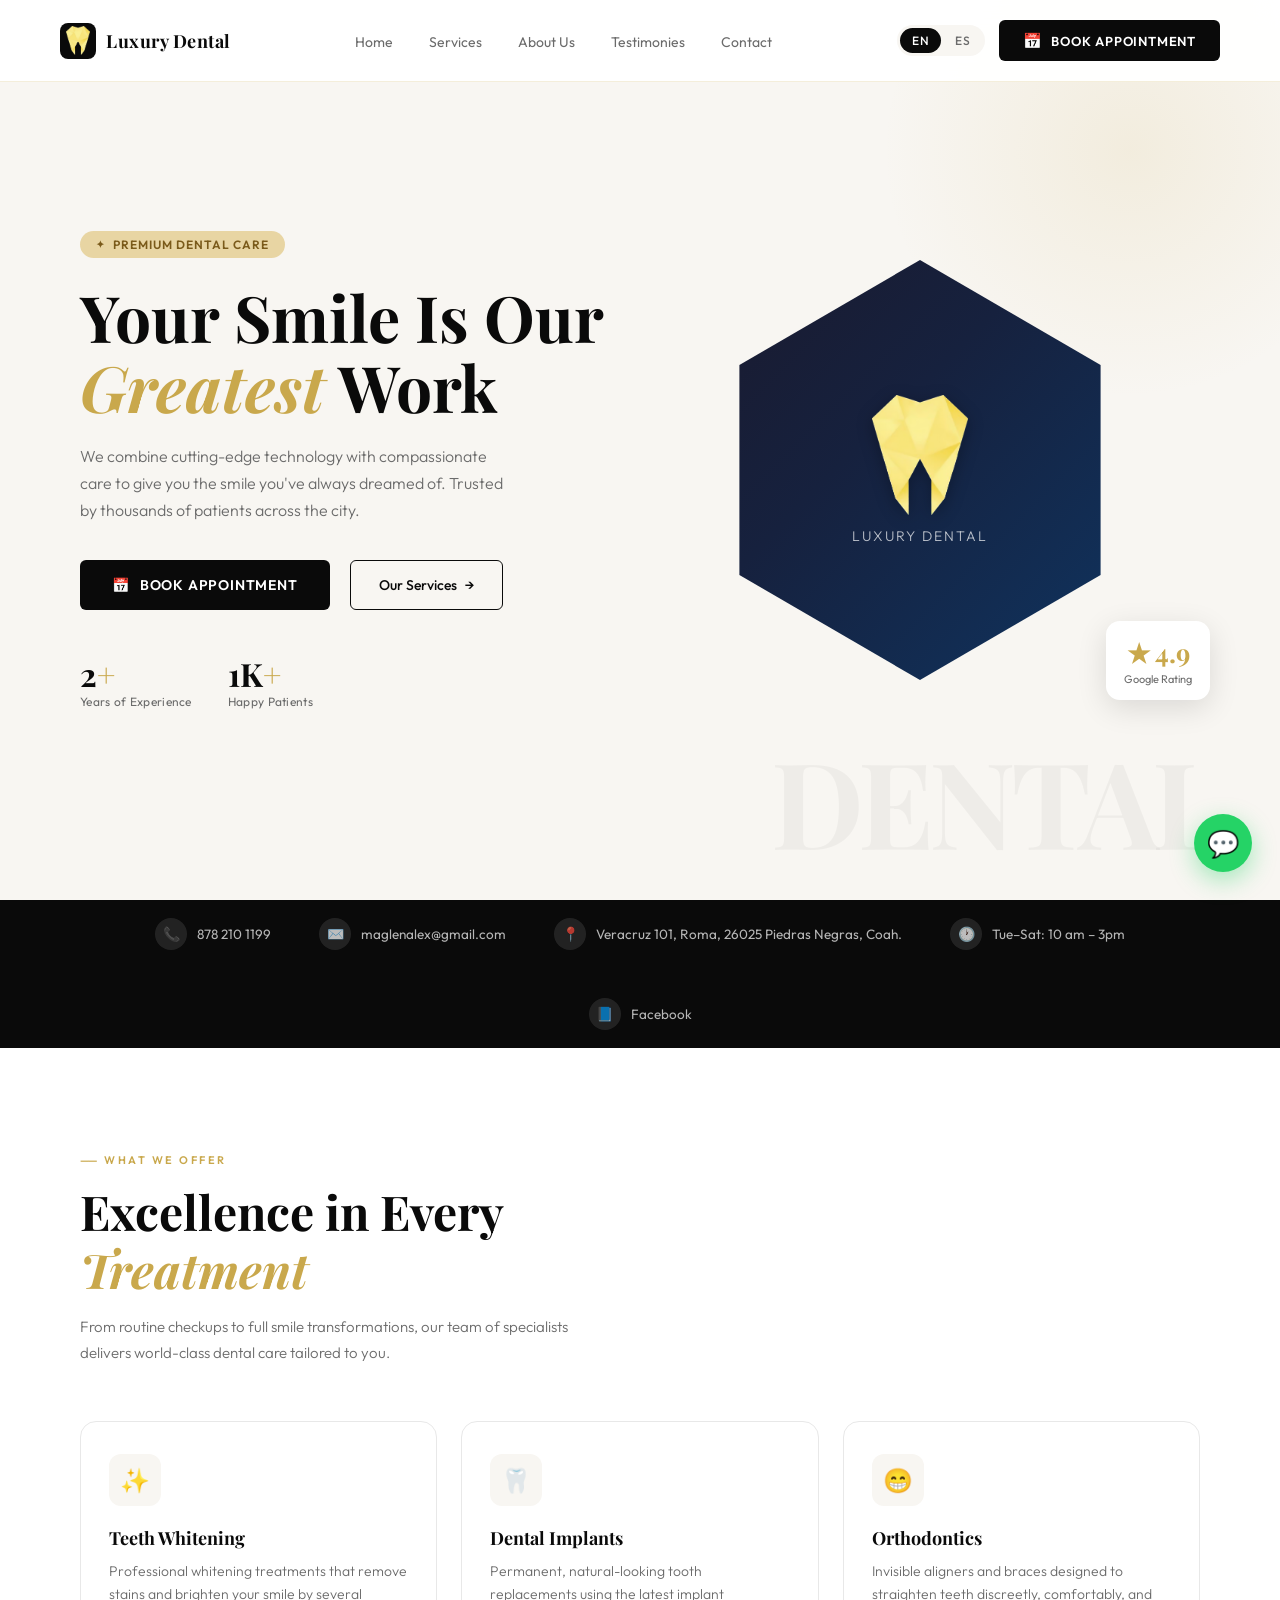
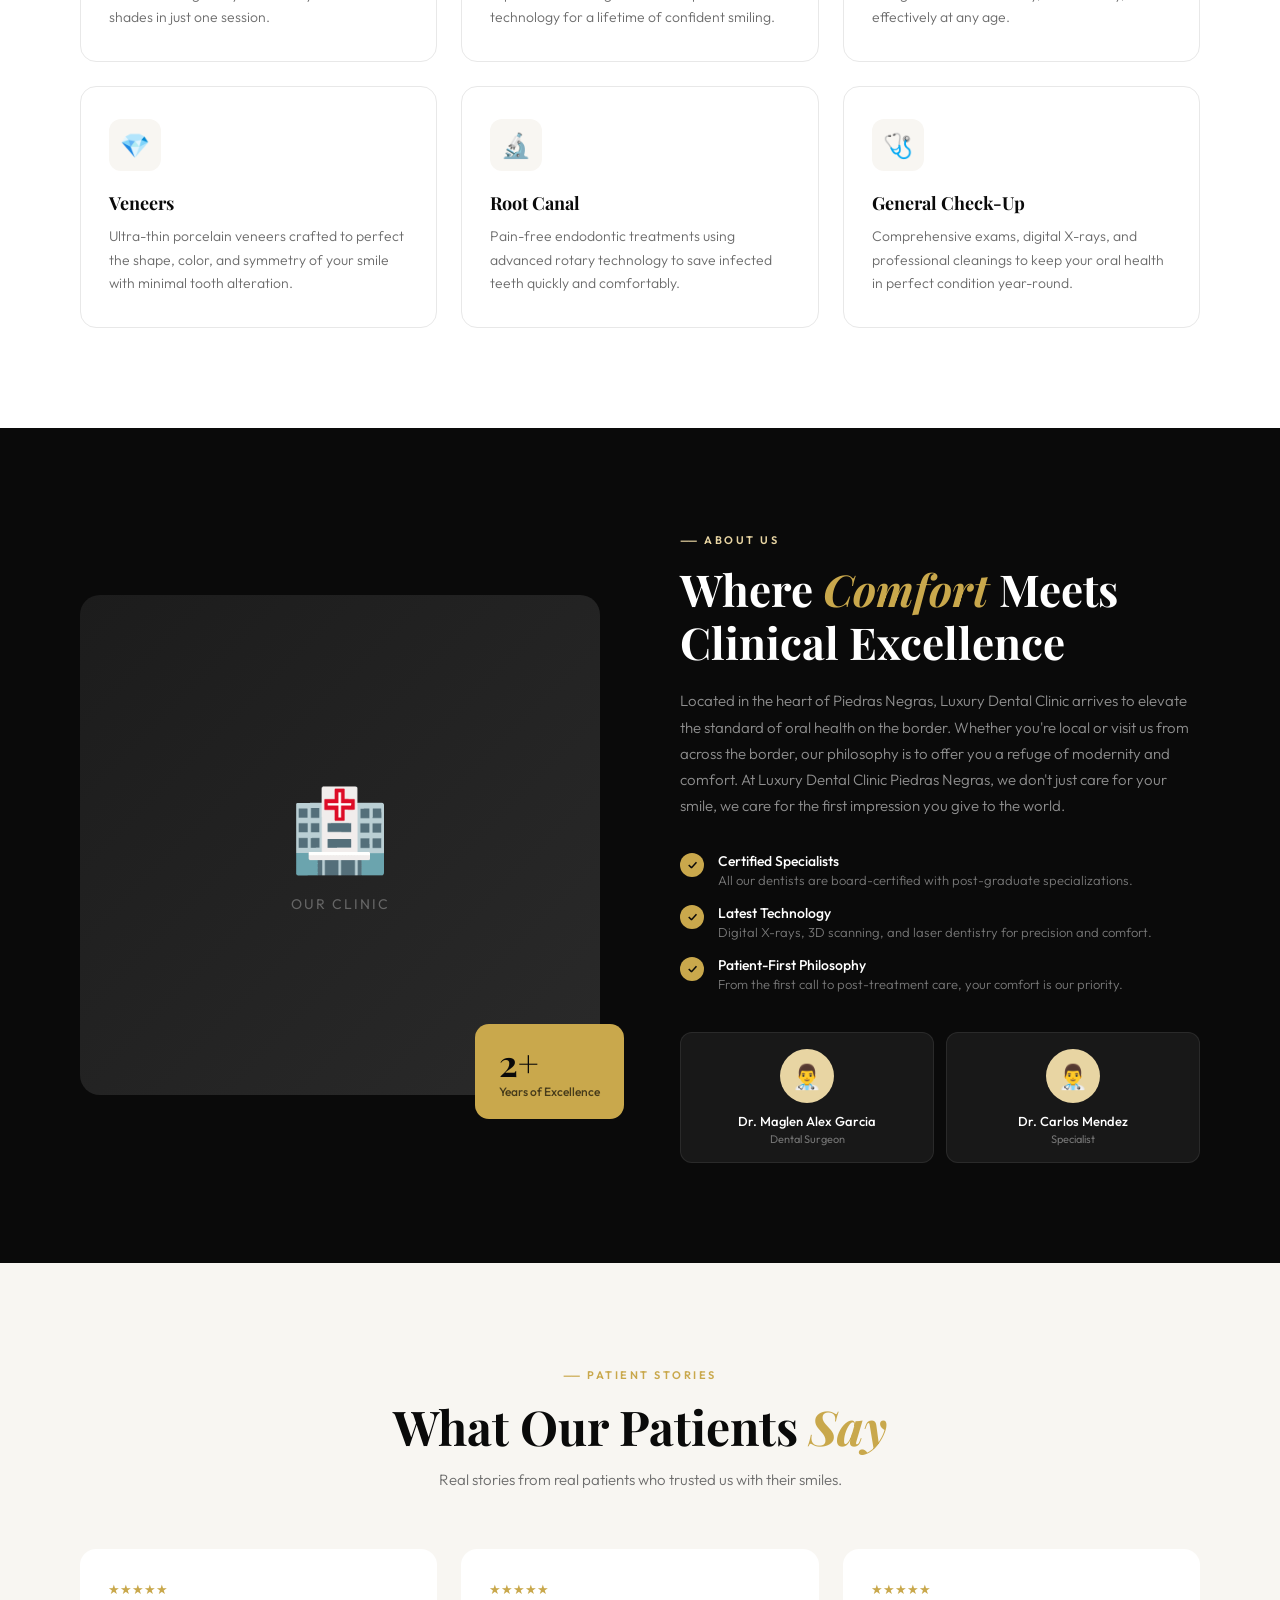
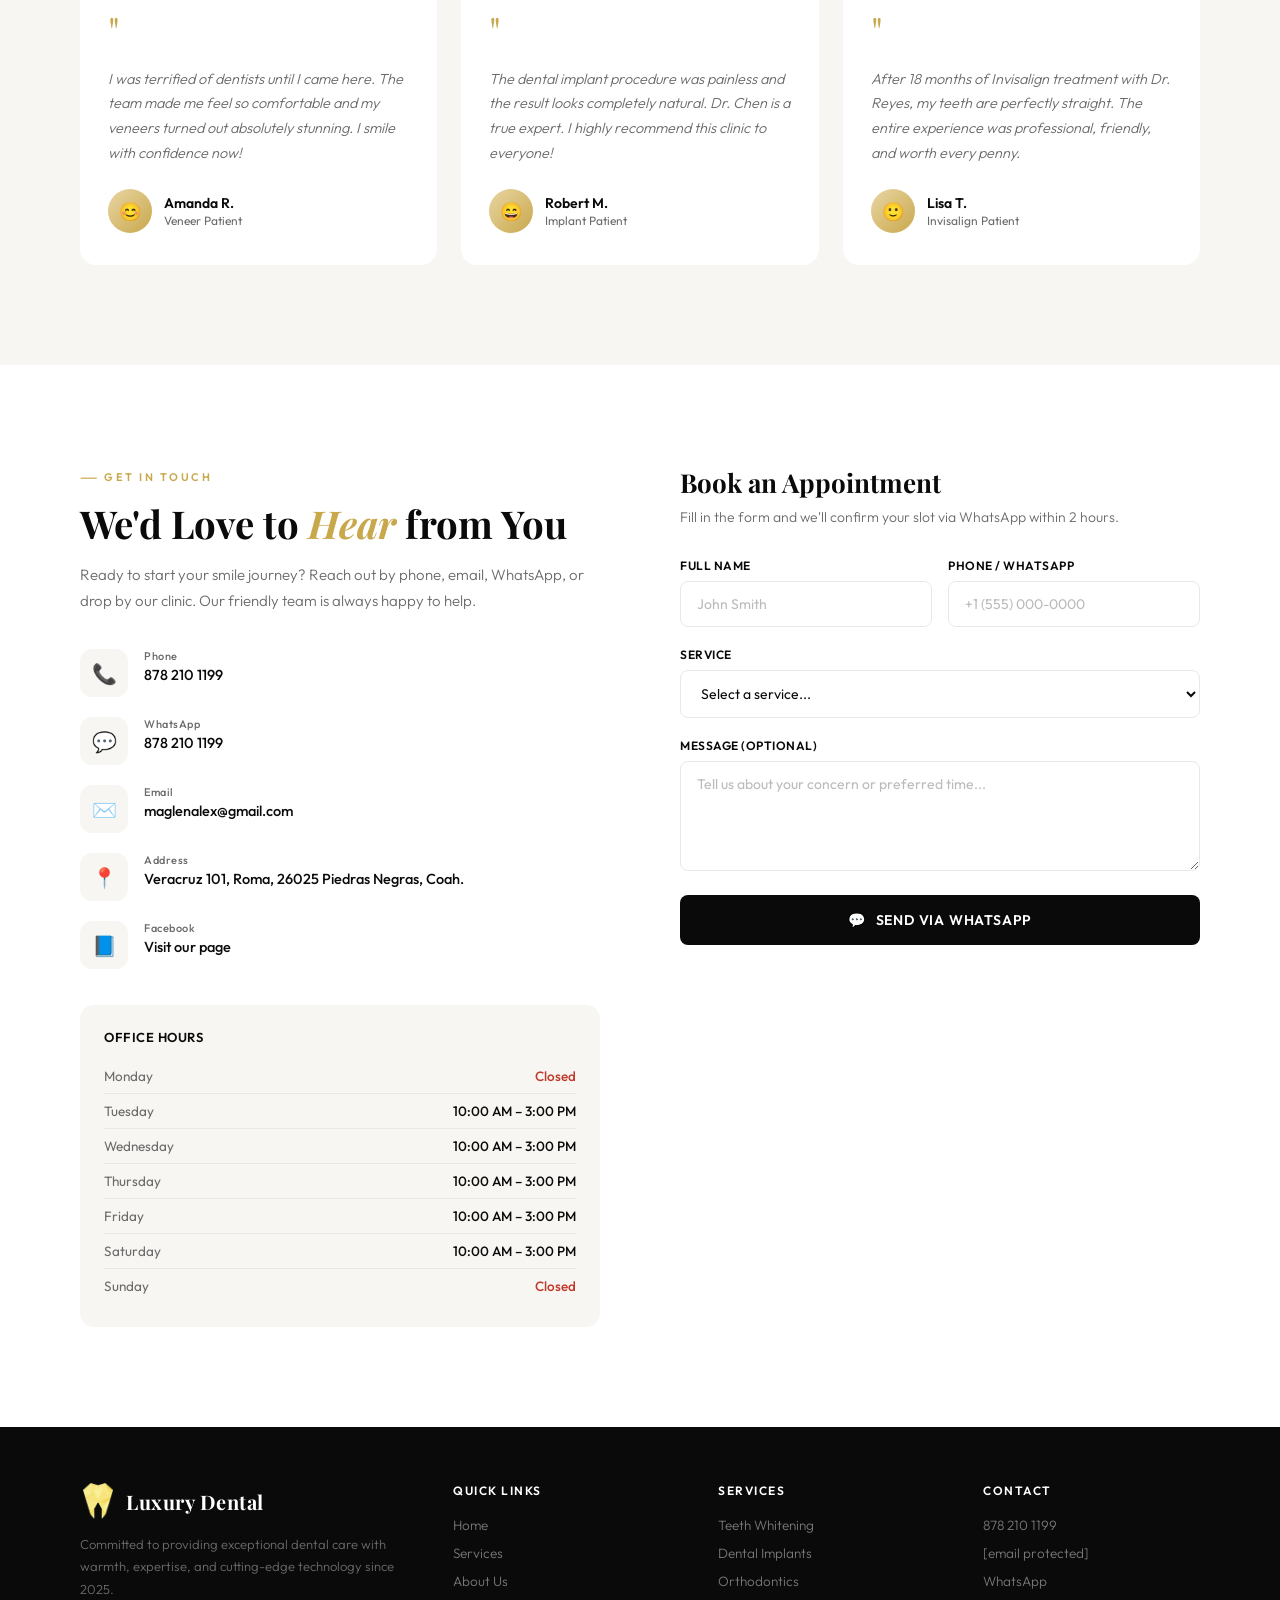
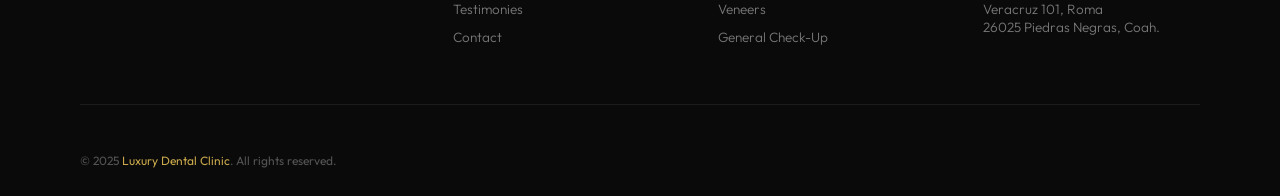
==== luxury-dental-clinic.html @ 7889359f "landing page html" ====
<!DOCTYPE html>
<html lang="en">
<head>
<meta charset="UTF-8">
<meta name="viewport" content="width=device-width, initial-scale=1.0">
<title>Luxury Dental Clinic</title>
<link href="https://fonts.googleapis.com/css2?family=Playfair+Display:ital,wght@0,400;0,700;1,400&family=Outfit:wght@300;400;500;600&display=swap" rel="stylesheet">
<link rel="stylesheet" href="css/styles.css">
</head>
<body>


<!-- FLOATING WHATSAPP -->
<a class="wa-float" href="https://wa.me/528782101199?text=Hello!%20I'd%20like%20to%20book%20an%20appointment%20at%20Luxury%20Dental%20Clinic." target="_blank" title="Chat on WhatsApp">💬</a>

<!-- MOBILE MENU -->
<div class="mobile-menu" id="mobileMenu">
  <a href="#home" class="mobile-link" data-i18n="nav.home">Home</a>
  <a href="#services" class="mobile-link" data-i18n="nav.services">Services</a>
  <a href="#about" class="mobile-link" data-i18n="nav.about">About Us</a>
  <a href="#testimonies" class="mobile-link" data-i18n="nav.testimonies">Testimonies</a>
  <a href="#contact" class="mobile-link" data-i18n="nav.contact">Contact</a>
  <a class="btn-primary" href="https://wa.me/528782101199?text=Hello!%20I'd%20like%20to%20book%20an%20appointment." target="_blank" data-i18n="nav.book">📅 Book Appointment</a>
</div>

<!-- NAVIGATION -->
<nav id="mainNav">
  <a href="#home" class="nav-logo">
    <div class="logo-icon"><img src="logopng1.png" alt="Luxury Dental logo"></div>
    <span class="logo-text" data-i18n="brand.name">Luxury Dental</span>
  </a>

  <ul class="nav-links">
    <li><a href="#home" data-i18n="nav.home">Home</a></li>
    <li><a href="#services" data-i18n="nav.services">Services</a></li>
    <li><a href="#about" data-i18n="nav.about">About Us</a></li>
    <li><a href="#testimonies" data-i18n="nav.testimonies">Testimonies</a></li>
    <li><a href="#contact" data-i18n="nav.contact">Contact</a></li>
  </ul>

  <div class="nav-right">
    <div class="lang-switch">
      <button class="lang-btn active" id="btn-en" onclick="setLang('en')">EN</button>
      <button class="lang-btn" id="btn-es" onclick="setLang('es')">ES</button>
    </div>
    <a class="btn-book" href="https://wa.me/528782101199?text=Hello!%20I'd%20like%20to%20book%20an%20appointment%20at%20Luxury%20Dental%20Clinic." target="_blank">
      <span class="wp-icon">📅</span>
      <span data-i18n="nav.book">Book Appointment</span>
    </a>
  </div>

  <button class="hamburger" id="hamburger">
    <span></span><span></span><span></span>
  </button>
</nav>

<!-- ─── HERO ─── -->
<section id="home">
  <div class="hero-content">
    <div class="hero-tag" data-i18n="hero.tag">Premium Dental Care</div>
    <h1 class="hero-title" data-i18n="hero.title">Your Smile Is Our <em>Greatest</em> Work</h1>
    <p class="hero-desc" data-i18n="hero.desc">We combine cutting-edge technology with compassionate care to give you the smile you've always dreamed of. Trusted by thousands of patients across the city.</p>
    <div class="hero-actions">
      <a class="btn-primary" href="https://wa.me/528782101199?text=Hello!%20I'd%20like%20to%20book%20an%20appointment." target="_blank">
        <span>📅</span> <span data-i18n="nav.book">Book Appointment</span>
      </a>
      <a class="btn-secondary" href="#services">
        <span data-i18n="hero.services">Our Services</span> →
      </a>
    </div>
    <div class="hero-stats">
      <div class="stat-item">
        <div class="stat-num">2<span>+</span></div>
        <div class="stat-label" data-i18n="hero.stat1">Years of Experience</div>
      </div>
      <div class="stat-item">
        <div class="stat-num">1K<span>+</span></div>
        <div class="stat-label" data-i18n="hero.stat2">Happy Patients</div>
      </div>
      <div class="stat-item">
        <!-- <div class="stat-num">12<span>+</span></div>
        <div class="stat-label" data-i18n="hero.stat3">Specialist Doctors</div> -->
      </div>
    </div>
  </div>

  <div class="hero-image-wrap">
    <div class="hero-hexagon-bg">
      <div class="hero-hex-inner">
        <img src="logopng1.png" alt="logo" class="big-tooth">
        <p>LUXURY DENTAL</p>
      </div>
    </div>
    <div class="hero-badge">
      <div class="badge-num">★ 4.9</div>
      <div class="badge-text" data-i18n="hero.rating">Google Rating</div>
    </div>
  </div>
</section>

<!-- CONTACT BAR -->
<div class="contact-bar">
  <a class="contact-item" href="tel:+528782101199">
    <div class="ci-icon">📞</div>
    878 210 1199
  </a>
  <a class="contact-item" href="/cdn-cgi/l/email-protection#5038353c3c3f103c252825222934353e24313c7e333f3d">
    <div class="ci-icon">✉️</div>
    <span class="__cf_email__" data-cfemail="0c64696060634c607974797e75686962786d60226f6361">maglenalex@gmail.com</span>
  </a>
  <div class="contact-item">
    <div class="ci-icon">📍</div>
    Veracruz 101, Roma, 26025 Piedras Negras, Coah.
  </div>
  <div class="contact-item">
    <div class="ci-icon">🕐</div>
    <span data-i18n="contact.hours_short">Tue–Sat: 10 am – 3pm</span>
  </div>
  <a class="contact-item" href="https://www.facebook.com/profile.php?id=61569769653349" target="_blank">
    <div class="ci-icon">📘</div>
    Facebook
  </a>
</div>

<!-- ─── SERVICES ─── -->
<section id="services">
  <div class="section-label" data-i18n="services.label">What We Offer</div>
  <h2 class="section-title" data-i18n="services.title">Excellence in Every <em>Treatment</em></h2>
  <p class="section-desc" data-i18n="services.desc">From routine checkups to full smile transformations, our team of specialists delivers world-class dental care tailored to you.</p>

  <div class="services-grid">
    <div class="service-card reveal">
      <div class="service-icon">✨</div>
      <div class="service-name" data-i18n="s1.name">Teeth Whitening</div>
      <p class="service-desc" data-i18n="s1.desc">Professional whitening treatments that remove stains and brighten your smile by several shades in just one session.</p>
    </div>
    <div class="service-card reveal">
      <div class="service-icon">🦷</div>
      <div class="service-name" data-i18n="s2.name">Dental Implants</div>
      <p class="service-desc" data-i18n="s2.desc">Permanent, natural-looking tooth replacements using the latest implant technology for a lifetime of confident smiling.</p>
    </div>
    <div class="service-card reveal">
      <div class="service-icon">😁</div>
      <div class="service-name" data-i18n="s3.name">Orthodontics</div>
      <p class="service-desc" data-i18n="s3.desc">Invisible aligners and braces designed to straighten teeth discreetly, comfortably, and effectively at any age.</p>
    </div>
    <div class="service-card reveal">
      <div class="service-icon">💎</div>
      <div class="service-name" data-i18n="s4.name">Veneers</div>
      <p class="service-desc" data-i18n="s4.desc">Ultra-thin porcelain veneers crafted to perfect the shape, color, and symmetry of your smile with minimal tooth alteration.</p>
    </div>
    <div class="service-card reveal">
      <div class="service-icon">🔬</div>
      <div class="service-name" data-i18n="s5.name">Root Canal</div>
      <p class="service-desc" data-i18n="s5.desc">Pain-free endodontic treatments using advanced rotary technology to save infected teeth quickly and comfortably.</p>
    </div>
    <div class="service-card reveal">
      <div class="service-icon">🩺</div>
      <div class="service-name" data-i18n="s6.name">General Check-Up</div>
      <p class="service-desc" data-i18n="s6.desc">Comprehensive exams, digital X-rays, and professional cleanings to keep your oral health in perfect condition year-round.</p>
    </div>
  </div>
</section>

<!-- ─── ABOUT ─── -->
<section id="about">
  <div class="about-image-wrap reveal">
    <div class="about-img-box">
      <div class="about-img-placeholder">
        <span class="big-icon">🏥</span>
        <p>OUR CLINIC</p>
      </div>
    </div>
    <div class="about-floating-card">
      <div class="afc-num">2+</div>
      <div class="afc-text" data-i18n="about.stat">Years of Excellence</div>
    </div>
  </div>

  <div class="about-content reveal">
    <div class="section-label" data-i18n="about.label">About Us</div>
    <h2 class="about-title" data-i18n="about.title">Where <em>Comfort</em> Meets Clinical Excellence</h2>
    <p class="about-desc" data-i18n="about.desc">Located in the heart of Piedras Negras, Luxury Dental Clinic arrives to elevate the standard of oral health on the border. Whether you're local or visit us from across the border, our philosophy is to offer you a refuge of modernity and comfort. At Luxury Dental Clinic Piedras Negras, we don't just care for your smile, we care for the first impression you give to the world.</p>

    <div class="about-features">
      <div class="about-feature">
        <div class="af-check">✓</div>
        <div class="af-text">
          <strong data-i18n="af1.title">Certified Specialists</strong>
          <p data-i18n="af1.desc">All our dentists are board-certified with post-graduate specializations.</p>
        </div>
      </div>
      <div class="about-feature">
        <div class="af-check">✓</div>
        <div class="af-text">
          <strong data-i18n="af2.title">Latest Technology</strong>
          <p data-i18n="af2.desc">Digital X-rays, 3D scanning, and laser dentistry for precision and comfort.</p>
        </div>
      </div>
      <div class="about-feature">
        <div class="af-check">✓</div>
        <div class="af-text">
          <strong data-i18n="af3.title">Patient-First Philosophy</strong>
          <p data-i18n="af3.desc">From the first call to post-treatment care, your comfort is our priority.</p>
        </div>
      </div>
    </div>

    <div class="team-grid">
      <div class="team-card">
        <div class="team-avatar">👨‍⚕️</div>
        <div class="team-name">Dr. Maglen Alex Garcia</div>
        <div class="team-role" data-i18n="team.surgeon">Dental Surgeon</div>
      </div>
      <div class="team-card">
        <div class="team-avatar">👨‍⚕️</div>
        <div class="team-name">Dr. Carlos Mendez</div>
        <div class="team-role" data-i18n="team.specialist">Specialist</div>
      </div>
    </div>
  </div>
</section>

<!-- ─── TESTIMONIALS ─── -->
<section id="testimonies">
  <div class="testi-header reveal">
    <div class="section-label" data-i18n="testi.label">Patient Stories</div>
    <h2 class="section-title" style="margin: 0 auto 12px;" data-i18n="testi.title">What Our Patients <em>Say</em></h2>
    <p class="section-desc" data-i18n="testi.desc">Real stories from real patients who trusted us with their smiles.</p>
  </div>

  <div class="testimonials-grid">
    <div class="testi-card reveal">
      <div class="stars">★★★★★</div>
      <div class="testi-quote">"</div>
      <p class="testi-text" data-i18n="t1.text">I was terrified of dentists until I came here. The team made me feel so comfortable and my veneers turned out absolutely stunning. I smile with confidence now!</p>
      <div class="testi-author">
        <div class="testi-avatar">😊</div>
        <div class="testi-info">
          <div class="name">Amanda R.</div>
          <div class="role" data-i18n="t1.role">Veneer Patient</div>
        </div>
      </div>
    </div>
    <div class="testi-card reveal">
      <div class="stars">★★★★★</div>
      <div class="testi-quote">"</div>
      <p class="testi-text" data-i18n="t2.text">The dental implant procedure was painless and the result looks completely natural. Dr. Chen is a true expert. I highly recommend this clinic to everyone!</p>
      <div class="testi-author">
        <div class="testi-avatar">😄</div>
        <div class="testi-info">
          <div class="name">Robert M.</div>
          <div class="role" data-i18n="t2.role">Implant Patient</div>
        </div>
      </div>
    </div>
    <div class="testi-card reveal">
      <div class="stars">★★★★★</div>
      <div class="testi-quote">"</div>
      <p class="testi-text" data-i18n="t3.text">After 18 months of Invisalign treatment with Dr. Reyes, my teeth are perfectly straight. The entire experience was professional, friendly, and worth every penny.</p>
      <div class="testi-author">
        <div class="testi-avatar">🙂</div>
        <div class="testi-info">
          <div class="name">Lisa T.</div>
          <div class="role" data-i18n="t3.role">Invisalign Patient</div>
        </div>
      </div>
    </div>
  </div>
</section>

<!-- ─── CONTACT ─── -->
<section id="contact">
  <div class="contact-info reveal">
    <div class="section-label" data-i18n="contact.label">Get In Touch</div>
    <h2 data-i18n="contact.title">We'd Love to <em>Hear</em> from You</h2>
    <p class="desc" data-i18n="contact.desc">Ready to start your smile journey? Reach out by phone, email, WhatsApp, or drop by our clinic. Our friendly team is always happy to help.</p>

    <div class="contact-details">
      <a class="cd-item" href="tel:+528782101199">
        <div class="cd-icon">📞</div>
        <div>
          <div class="cd-label" data-i18n="c.phone_label">Phone</div>
          <div class="cd-value">878 210 1199</div>
        </div>
      </a>
      <a class="cd-item" href="https://wa.me/528782101199" target="_blank">
        <div class="cd-icon">💬</div>
        <div>
          <div class="cd-label">WhatsApp</div>
          <div class="cd-value">878 210 1199</div>
        </div>
      </a>
      <a class="cd-item" href="mailto:maglenalex@gmail.com">
        <div class="cd-icon">✉️</div>
        <div>
          <div class="cd-label">Email</div>
          <div class="cd-value">maglenalex@gmail.com</div>
        </div>
      </a>
      <div class="cd-item">
        <div class="cd-icon">📍</div>
        <div>
          <div class="cd-label" data-i18n="c.address_label">Address</div>
          <div class="cd-value">Veracruz 101, Roma, 26025 Piedras Negras, Coah.</div>
        </div>
      </div>
      <a class="cd-item" href="https://www.facebook.com/profile.php?id=61569769653349" target="_blank">
        <div class="cd-icon">📘</div>
        <div>
          <div class="cd-label" data-i18n="c.facebook_label">Facebook</div>
          <div class="cd-value" data-i18n="c.facebook_value">Visit our page</div>
        </div>
      </a>
    </div>

    <div class="hours-grid">
      <div class="hours-title" data-i18n="c.hours_title">Office Hours</div>
      <div class="hours-row"><span class="hours-day" data-i18n="c.monday">Monday</span><span class="hours-closed" data-i18n="c.closed">Closed</span></div>
      <div class="hours-row"><span class="hours-day" data-i18n="c.tuesday">Tuesday</span><span class="hours-time">10:00 AM – 3:00 PM</span></div>
      <div class="hours-row"><span class="hours-day" data-i18n="c.wednesday">Wednesday</span><span class="hours-time">10:00 AM – 3:00 PM</span></div>
      <div class="hours-row"><span class="hours-day" data-i18n="c.thursday">Thursday</span><span class="hours-time">10:00 AM – 3:00 PM</span></div>
      <div class="hours-row"><span class="hours-day" data-i18n="c.friday">Friday</span><span class="hours-time">10:00 AM – 3:00 PM</span></div>
      <div class="hours-row"><span class="hours-day" data-i18n="c.saturday">Saturday</span><span class="hours-time">10:00 AM – 3:00 PM</span></div>
      <div class="hours-row"><span class="hours-day" data-i18n="c.sunday">Sunday</span><span class="hours-closed" data-i18n="c.closed">Closed</span></div>
    </div>
  </div>

  <div class="contact-form-wrap reveal">
    <h3 data-i18n="form.title">Book an Appointment</h3>
    <p class="form-sub" data-i18n="form.sub">Fill in the form and we'll confirm your slot via WhatsApp within 2 hours.</p>

    <form id="apptForm">
      <div class="form-row">
        <div class="form-group">
          <label data-i18n="form.name">Full Name</label>
          <input class="form-control" type="text" id="f-name" placeholder="John Smith">
        </div>
        <div class="form-group">
          <label data-i18n="form.phone">Phone / WhatsApp</label>
          <input class="form-control" type="tel" id="f-phone" placeholder="+1 (555) 000-0000">
        </div>
      </div>
      <div class="form-group">
        <label data-i18n="form.service">Service</label>
        <select class="form-control" id="f-service">
          <option value="" data-i18n="form.select">Select a service...</option>
          <option data-i18n="s1.name">Teeth Whitening</option>
          <option data-i18n="s2.name">Dental Implants</option>
          <option data-i18n="s3.name">Orthodontics</option>
          <option data-i18n="s4.name">Veneers</option>
          <option data-i18n="s5.name">Root Canal</option>
          <option data-i18n="s6.name">General Check-Up</option>
        </select>
      </div>
      <div class="form-group">
        <label data-i18n="form.message">Message (optional)</label>
        <textarea class="form-control" id="f-message" placeholder="Tell us about your concern or preferred time..."></textarea>
      </div>
      <a class="btn-form" id="waFormBtn" href="#" target="_blank">
        <span>💬</span> <span data-i18n="form.btn">Send via WhatsApp</span>
      </a>
    </form>
  </div>
</section>

<!-- ─── FOOTER ─── -->
<footer>
  <div class="footer-top">
    <div class="footer-brand">
      <div class="nav-logo" style="margin-bottom: 0;">
        <div class="logo-icon"><img src="logopng1.png" alt="Luxury Dental logo"></div>
        <span class="logo-text" data-i18n="brand.name">Luxury Dental</span>
      </div>
      <p data-i18n="footer.desc">Committed to providing exceptional dental care with warmth, expertise, and cutting-edge technology since 2025.</p>
    </div>
    <div class="footer-col">
      <h4 data-i18n="footer.links">Quick Links</h4>
      <a href="#home" data-i18n="nav.home">Home</a>
      <a href="#services" data-i18n="nav.services">Services</a>
      <a href="#about" data-i18n="nav.about">About Us</a>
      <a href="#testimonies" data-i18n="nav.testimonies">Testimonies</a>
      <a href="#contact" data-i18n="nav.contact">Contact</a>
    </div>
    <div class="footer-col">
      <h4 data-i18n="footer.services">Services</h4>
      <a href="#services" data-i18n="s1.name">Teeth Whitening</a>
      <a href="#services" data-i18n="s2.name">Dental Implants</a>
      <a href="#services" data-i18n="s3.name">Orthodontics</a>
      <a href="#services" data-i18n="s4.name">Veneers</a>
      <a href="#services" data-i18n="s6.name">General Check-Up</a>
    </div>
    <div class="footer-col">
      <h4 data-i18n="footer.contact">Contact</h4>
      <a href="tel:+528782101199">878 210 1199</a>
      <a href="/cdn-cgi/l/email-protection#94fcf1f8f8fbd4f8e1ece1e6edf0f1fae0f5f8baf7fbf9"><span class="__cf_email__" data-cfemail="fc9499909093bc908984898e85989992889d90d29f9391">[email&#160;protected]</span></a>
      <a href="https://wa.me/528782101199" target="_blank">WhatsApp</a>
      <a href="#contact">Veracruz 101, Roma<br>26025 Piedras Negras, Coah.</a>
    </div>
  </div>
  <div class="footer-bottom">
    <p class="footer-copy" data-i18n="footer.copy">© 2025 <span data-i18n="brand.name">Luxury Dental Clinic</span>. All rights reserved.</p>
<!-- <p class="footer-copy" data-i18n="footer.credit">Crafted with ❤️ for healthy smiles.</p> -->
  </div>
</footer>

<script data-cfasync="false" src="/cdn-cgi/scripts/5c5dd728/cloudflare-static/email-decode.min.js"></script><script>
// ─── TRANSLATIONS ───
const translations = {
  en: {
    "brand.name": "Luxury Dental",
    "nav.home": "Home",
    "nav.services": "Services",
    "nav.about": "About Us",
    "nav.testimonies": "Testimonies",
    "nav.contact": "Contact",
    "nav.book": "Book Appointment",
    "wa.float": "Hello! I'd like to book an appointment at Luxury Dental Clinic.",
    "wa.nav": "Hello! I'd like to book an appointment at Luxury Dental Clinic.",
    "wa.hero": "Hello! I'd like to book an appointment.",
    "wa.contact": "Hello! I'd like to connect with Luxury Dental Clinic.",
    "hero.tag": "Premium Dental Care",
    "hero.title": "Your Smile Is Our <em>Greatest</em> Work",
    "hero.desc": "We combine cutting-edge technology with compassionate care to give you the smile you've always dreamed of. Trusted by thousands of patients across the city.",
    "hero.services": "Our Services",
    "hero.stat1": "Years of Experience",
    "hero.stat2": "Happy Patients",
    "hero.stat3": "Specialist Doctors",
    "hero.rating": "Google Rating",
    "contact.hours_short": "Tue–Sat: 10am – 3pm",
    "services.label": "What We Offer",
    "services.title": "Excellence in Every <em>Treatment</em>",
    "services.desc": "From routine checkups to full smile transformations, our team of specialists delivers world-class dental care tailored to you.",
    "s1.name": "Teeth Whitening",
    "s1.desc": "Professional whitening treatments that remove stains and brighten your smile by several shades in just one session.",
    "s2.name": "Dental Implants",
    "s2.desc": "Permanent, natural-looking tooth replacements using the latest implant technology for a lifetime of confident smiling.",
    "s3.name": "Orthodontics",
    "s3.desc": "Invisible aligners and braces designed to straighten teeth discreetly, comfortably, and effectively at any age.",
    "s4.name": "Veneers",
    "s4.desc": "Ultra-thin porcelain veneers crafted to perfect the shape, color, and symmetry of your smile with minimal tooth alteration.",
    "s5.name": "Root Canal",
    "s5.desc": "Pain-free endodontic treatments using advanced rotary technology to save infected teeth quickly and comfortably.",
    "s6.name": "General Check-Up",
    "s6.desc": "Comprehensive exams, digital X-rays, and professional cleanings to keep your oral health in perfect condition year-round.",
    "about.label": "About Us",
    "about.title": "Where <em>Comfort</em> Meets Clinical Excellence",
    "about.desc": "Located in the heart of Piedras Negras, Luxury Dental Clinic arrives to elevate the standard of oral health on the border. Whether you're local or visit us from across the border, our philosophy is to offer you a refuge of modernity and comfort. At Luxury Dental Clinic Piedras Negras, we don't just care for your smile, we care for the first impression you give to the world.",
    "about.stat": "Years of Excellence",
    "af1.title": "Certified Specialists",
    "af1.desc": "All our dentists are board-certified with post-graduate specializations.",
    "af2.title": "Latest Technology",
    "af2.desc": "Digital X-rays, 3D scanning, and laser dentistry for precision and comfort.",
    "af3.title": "Patient-First Philosophy",
    "af3.desc": "From the first call to post-treatment care, your comfort is our priority.",
    "team.surgeon": "Dental Surgeon",
    "team.specialist": "Dental Specialist",
    "testi.label": "Patient Stories",
    "testi.title": "What Our Patients <em>Say</em>",
    "testi.desc": "Real stories from real patients who trusted us with their smiles.",
    "t1.text": "I was terrified of dentists until I came here. The team made me feel so comfortable and my veneers turned out absolutely stunning. I smile with confidence now!",
    "t1.role": "Veneer Patient",
    "t2.text": "The dental implant procedure was painless and the result looks completely natural. Dr. Chen is a true expert. I highly recommend this clinic to everyone!",
    "t2.role": "Implant Patient",
    "t3.text": "After 18 months of Invisalign treatment with Dr. Reyes, my teeth are perfectly straight. The entire experience was professional, friendly, and worth every penny.",
    "t3.role": "Invisalign Patient",
    "contact.label": "Get In Touch",
    "contact.title": "We'd Love to <em>Hear</em> from You",
    "contact.desc": "Ready to start your smile journey? Reach out by phone, email, WhatsApp, or drop by our clinic. Our friendly team is always happy to help.",
    "c.phone_label": "Phone",
    "c.address_label": "Address",
    "c.facebook_label": "Facebook",
    "c.facebook_value": "Visit our page",
    "c.hours_title": "Office Hours",
    "c.monday": "Monday",
    "c.tuesday": "Tuesday",
    "c.wednesday": "Wednesday",
    "c.thursday": "Thursday",
    "c.friday": "Friday",
    "c.saturday": "Saturday",
    "c.sunday": "Sunday",
    "c.closed": "Closed",
    "form.title": "Book an Appointment",
    "form.sub": "Fill in the form and we'll confirm your slot via WhatsApp within 2 hours.",
    "form.name": "Full Name",
    "form.phone": "Phone / WhatsApp",
    "form.service": "Service",
    "form.select": "Select a service...",
    "form.message": "Message (optional)",
    "form.btn": "Send via WhatsApp",
    "footer.desc": "Committed to providing exceptional dental care with warmth, expertise, and cutting-edge technology since 2025.",
    "footer.links": "Quick Links",
    "footer.services": "Services",
    "footer.contact": "Contact",
    "footer.copy": "© 2025 Luxury Dental Clinic. All rights reserved.",
    "footer.credit": "Crafted with ❤️ for healthy smiles."
  },
  es: {
    "brand.name": "Luxury Dental",
    "nav.home": "Inicio",
    "nav.services": "Servicios",
    "nav.about": "Nosotros",
    "nav.testimonies": "Testimonios",
    "nav.contact": "Contacto",
    "nav.book": "Agendar Cita",
    "wa.float": "¡Hola! Quisiera agendar una cita en Luxury Dental Clinic.",
    "wa.nav": "¡Hola! Quisiera agendar una cita en Luxury Dental Clinic.",
    "wa.hero": "¡Hola! Quisiera agendar una cita.",
    "wa.contact": "¡Hola! Quisiera comunicarme con Luxury Dental Clinic.",
    "hero.tag": "Atención Dental Premium",
    "hero.title": "Tu Sonrisa Es Nuestra <em>Mayor</em> Obra",
    "hero.desc": "Combinamos tecnología de vanguardia con atención compasiva para darte la sonrisa que siempre soñaste. La confianza de miles de pacientes nos respalda.",
    "hero.services": "Nuestros Servicios",
    "hero.stat1": "Años de Experiencia",
    "hero.stat2": "Pacientes Felices",
    "hero.stat3": "Médicos Especialistas",
    "hero.rating": "Calificación Google",
    "contact.hours_short": "Mar–Sáb: 10am – 3pm",
    "services.label": "Lo Que Ofrecemos",
    "services.title": "Excelencia en Cada <em>Tratamiento</em>",
    "services.desc": "Desde revisiones rutinarias hasta transformaciones completas, nuestro equipo de especialistas ofrece atención dental de clase mundial hecha para ti.",
    "s1.name": "Blanqueamiento Dental",
    "s1.desc": "Tratamientos profesionales que eliminan manchas y aclaran tu sonrisa varios tonos en una sola sesión.",
    "s2.name": "Implantes Dentales",
    "s2.desc": "Reemplazos permanentes y de aspecto natural usando la tecnología de implantes más avanzada para una sonrisa de por vida.",
    "s3.name": "Ortodoncia",
    "s3.desc": "Alineadores invisibles y brackets diseñados para enderezar los dientes de forma discreta, cómoda y efectiva a cualquier edad.",
    "s4.name": "Carillas Dentales",
    "s4.desc": "Carillas de porcelana ultrafinas diseñadas para perfeccionar la forma, el color y la simetría de tu sonrisa.",
    "s5.name": "Endodoncia",
    "s5.desc": "Tratamientos de conducto sin dolor usando tecnología rotatoria avanzada para salvar dientes infectados rápida y cómodamente.",
    "s6.name": "Revisión General",
    "s6.desc": "Exámenes completos, radiografías digitales y limpiezas profesionales para mantener tu salud bucal en condiciones perfectas.",
    "about.label": "Acerca de Nosotros",
    "about.title": "Donde la <em>Comodidad</em> Se Une a la Excelencia",
    "about.desc": "Ubicada en el corazón de Piedras Negras, Luxury Dental Clinic llega para elevar el estándar de la salud oral en la frontera. Ya seas local o nos visites del otro lado de la frontera, nuestra filosofía es ofrecerte un refugio de modernidad y confort. En Luxury Dental Clinic Piedras Negras, no solo cuidamos tu boca, cuidamos la primera impresión que le das al mundo.",
    "about.stat": "Años de Excelencia",
    "af1.title": "Especialistas Certificados",
    "af1.desc": "Todos nuestros dentistas están certificados con especializaciones de posgrado.",
    "af2.title": "Tecnología de Última Generación",
    "af2.desc": "Radiografías digitales, escáner 3D y odontología láser para precisión y comodidad.",
    "af3.title": "Filosofía Centrada en el Paciente",
    "af3.desc": "Desde la primera llamada hasta el seguimiento post-tratamiento, tu comodidad es nuestra prioridad.",
    "team.surgeon": "Cirujano Dentista",
    "team.specialist": "Especialista Dental",
    "testi.label": "Historias de Pacientes",
    "testi.title": "Lo Que Dicen Nuestros <em>Pacientes</em>",
    "testi.desc": "Historias reales de pacientes que nos confiaron sus sonrisas.",
    "t1.text": "Le tenía terror a los dentistas hasta que vine aquí. El equipo me hizo sentir muy cómoda y mis carillas quedaron absolutamente espectaculares. ¡Ahora sonrío con confianza!",
    "t1.role": "Paciente de Carillas",
    "t2.text": "El procedimiento de implante fue indoloro y el resultado se ve completamente natural. El Dr. Chen es un verdadero experto. ¡Recomiendo esta clínica a todos!",
    "t2.role": "Paciente de Implante",
    "t3.text": "Después de 18 meses de tratamiento Invisalign con la Dra. Reyes, mis dientes quedaron perfectamente alineados. Toda la experiencia fue profesional, amigable y valió cada centavo.",
    "t3.role": "Paciente de Invisalign",
    "contact.label": "Contáctanos",
    "contact.title": "Nos Encantaría <em>Saber</em> de Ti",
    "contact.desc": "¿Listo para comenzar tu viaje hacia la sonrisa perfecta? Comunícate por teléfono, correo, WhatsApp o visítanos en nuestra clínica. Nuestro equipo siempre estará feliz de atenderte.",
    "c.phone_label": "Teléfono",
    "c.address_label": "Dirección",
    "c.facebook_label": "Facebook",
    "c.facebook_value": "Visita nuestra página",
    "c.hours_title": "Horario de Atención",
    "c.monday": "Lunes",
    "c.tuesday": "Martes",
    "c.wednesday": "Miércoles",
    "c.thursday": "Jueves",
    "c.friday": "Viernes",
    "c.saturday": "Sábado",
    "c.sunday": "Domingo",
    "c.closed": "Cerrado",
    "form.title": "Agenda Tu Cita",
    "form.sub": "Llena el formulario y confirmaremos tu turno por WhatsApp en menos de 2 horas.",
    "form.name": "Nombre Completo",
    "form.phone": "Teléfono / WhatsApp",
    "form.service": "Servicio",
    "form.select": "Selecciona un servicio...",
    "form.message": "Mensaje (opcional)",
    "form.btn": "Enviar por WhatsApp",
    "footer.desc": "Comprometidos con brindar atención dental excepcional con calidez, experiencia y tecnología de vanguardia desde 2025.",
    "footer.links": "Enlaces Rápidos",
    "footer.services": "Servicios",
    "footer.contact": "Contacto",
    "footer.copy": "© 2025 Luxury Dental Clinic. Todos los derechos reservados.",
    "footer.credit": "Hecho con ❤️ para sonrisas saludables."
  }
};

let currentLang = 'en';

function updateWhatsAppLinks(lang) {
  // Botón flotante
  const waFloat = document.querySelector('.wa-float');
  if (waFloat) {
    const message = translations[lang]['wa.float'] || translations['en']['wa.float'];
    waFloat.href = `https://wa.me/528782101199?text=${encodeURIComponent(message)}`;
  }
  
  // Botón de libro en nav
  const navBookBtn = document.querySelector('.nav-right .btn-book');
  if (navBookBtn) {
    const message = translations[lang]['wa.nav'] || translations['en']['wa.nav'];
    navBookBtn.href = `https://wa.me/528782101199?text=${encodeURIComponent(message)}`;
  }
  
  // Botón en menú móvil
  const mobileBookBtn = document.querySelector('.mobile-menu .btn-primary');
  if (mobileBookBtn) {
    const message = translations[lang]['wa.nav'] || translations['en']['wa.nav'];
    mobileBookBtn.href = `https://wa.me/528782101199?text=${encodeURIComponent(message)}`;
  }
  
  // Botón en hero section
  const heroBookBtn = document.querySelector('.hero-actions .btn-primary');
  if (heroBookBtn) {
    const message = translations[lang]['wa.hero'] || translations['en']['wa.hero'];
    heroBookBtn.href = `https://wa.me/528782101199?text=${encodeURIComponent(message)}`;
  }
  
  // Botón de contacto en la sección contact info
  const contactWaLink = document.querySelector('.contact-details a[href*="wa.me"]');
  if (contactWaLink) {
    const message = translations[lang]['wa.contact'] || translations['en']['wa.contact'];
    contactWaLink.href = `https://wa.me/528782101199?text=${encodeURIComponent(message)}`;
  }
  
  // Botón en el footer
  const footerWaLinks = document.querySelectorAll('footer a[href*="wa.me"]');
  footerWaLinks.forEach(link => {
    const message = translations[lang]['wa.contact'] || translations['en']['wa.contact'];
    link.href = `https://wa.me/528782101199?text=${encodeURIComponent(message)}`;
  });
}

function setLang(lang) {
  currentLang = lang;
  document.getElementById('btn-en').classList.toggle('active', lang === 'en');
  document.getElementById('btn-es').classList.toggle('active', lang === 'es');
  const mobileEn = document.getElementById('btn-en-mobile');
  const mobileEs = document.getElementById('btn-es-mobile');
  if (mobileEn) mobileEn.classList.toggle('active', lang === 'en');
  if (mobileEs) mobileEs.classList.toggle('active', lang === 'es');
  document.querySelectorAll('[data-i18n]').forEach(el => {
    const key = el.getAttribute('data-i18n');
    if (translations[lang][key] !== undefined) {
      el.innerHTML = translations[lang][key];
    }
  });
  // update select options
  document.querySelectorAll('select option[data-i18n]').forEach(opt => {
    const key = opt.getAttribute('data-i18n');
    if (translations[lang][key]) opt.textContent = translations[lang][key];
  });
  // update whatsapp links
  updateWhatsAppLinks(lang);
}

// ─── WHATSAPP FORM ───
document.getElementById('waFormBtn').addEventListener('click', function(e) {
  e.preventDefault();
  const name = document.getElementById('f-name').value || (currentLang === 'es' ? 'Sin nombre' : 'Not provided');
  const phone = document.getElementById('f-phone').value || (currentLang === 'es' ? 'No proporcionado' : 'Not provided');
  const service = document.getElementById('f-service').value || (currentLang === 'es' ? 'No especificado' : 'Not specified');
  const message = document.getElementById('f-message').value || '';

  const text = currentLang === 'es'
    ? `¡Hola! Quisiera agendar una cita en Luxury Dental Clinic.\n\nNombre: ${name}\nTeléfono: ${phone}\nServicio: ${service}${message ? '\nMensaje: ' + message : ''}`
    : `Hello! I'd like to book an appointment at Luxury Dental Clinic.\n\nName: ${name}\nPhone: ${phone}\nService: ${service}${message ? '\nMessage: ' + message : ''}`;

  window.open(`https://wa.me/528782101199?text=${encodeURIComponent(text)}`, '_blank');
});

// ─── SCROLL: NAV + REVEAL ───
const nav = document.getElementById('mainNav');
const reveals = document.querySelectorAll('.reveal');

const observer = new IntersectionObserver((entries) => {  entries.forEach(e => { if (e.isIntersecting) e.target.classList.add('visible'); });
}, { threshold: 0.12 });
reveals.forEach(r => observer.observe(r));

window.addEventListener('scroll', () => {
  nav.classList.toggle('scrolled', window.scrollY > 60);
});

// ─── HAMBURGER + MOBILE MENU ───
document.addEventListener('DOMContentLoaded', function () {
  // Initialize WhatsApp links on page load
  updateWhatsAppLinks('en');
  
  const hamburger = document.getElementById('hamburger');
  const mobileMenu = document.getElementById('mobileMenu');

  if (hamburger && mobileMenu) {
    hamburger.addEventListener('click', function () {
      mobileMenu.classList.toggle('open');
    });
  }

  document.querySelectorAll('.mobile-link').forEach(function(link) {
    link.addEventListener('click', function () {
      if (mobileMenu) mobileMenu.classList.remove('open');
    });
  });

  document.querySelectorAll('[data-lang]').forEach(function(btn) {
    btn.addEventListener('click', function () {
      setLang(this.getAttribute('data-lang'));
    });
  });
});
</script>
</body>
</html>
---- css/styles.css ----
:root {
  --black: #0a0a0a;
  --white: #ffffff;
  --off-white: #f8f6f2;
  --gold: #c9a84c;
  --gold-light: #e8d5a3;
  --gray: #6b6b6b;
  --light-gray: #e8e8e8;
  --section-pad: 100px 80px;
}
*, *::before, *::after { margin: 0; padding: 0; box-sizing: border-box; }

html { scroll-behavior: smooth; }

body {
  font-family: 'Outfit', sans-serif;
  background: var(--white);
  color: var(--black);
  overflow-x: hidden;
}

/* ─── SCROLLBAR ─── */
::-webkit-scrollbar { width: 5px; }
::-webkit-scrollbar-track { background: var(--off-white); }
::-webkit-scrollbar-thumb { background: var(--gold); border-radius: 10px; }

/* ─── NAV ─── */
nav {
  position: fixed;
  top: 0; left: 0; right: 0;
  z-index: 1000;
  display: flex;
  align-items: center;
  justify-content: space-between;
  padding: 20px 60px;
  background: rgba(255,255,255,0.95);
  backdrop-filter: blur(12px);
  border-bottom: 1px solid rgba(201,168,76,0.2);
  transition: all 0.3s ease;
}
nav.scrolled {
  padding: 14px 60px;
  box-shadow: 0 4px 30px rgba(0,0,0,0.08);
}

.nav-logo {
  display: flex;
  align-items: center;
  gap: 10px;
  text-decoration: none;
}
.logo-icon {
  width: 36px; height: 36px;
  background: var(--black);
  border-radius: 8px;
  display: flex;
  align-items: center;
  justify-content: center;
  font-size: 18px;
}
.logo-text {
  font-family: 'Playfair Display', serif;
  font-size: 18px;
  font-weight: 700;
  color: var(--black);
  letter-spacing: 0.5px;
}

.nav-links {
  display: flex;
  align-items: center;
  gap: 36px;
  list-style: none;
}
.nav-links a {
  text-decoration: none;
  font-size: 14px;
  font-weight: 400;
  color: var(--gray);
  transition: color 0.2s;
  position: relative;
}
.nav-links a::after {
  content: '';
  position: absolute;
  bottom: -3px; left: 0;
  width: 0; height: 1.5px;
  background: var(--gold);
  transition: width 0.3s;
}
.nav-links a:hover { color: var(--black); }
.nav-links a:hover::after { width: 100%; }

.nav-right {
  display: flex;
  align-items: center;
  gap: 14px;
}

.lang-switch {
  display: flex;
  background: var(--off-white);
  border-radius: 20px;
  padding: 3px;
  gap: 2px;
}
.lang-btn {
  padding: 5px 12px;
  border-radius: 16px;
  border: none;
  background: transparent;
  font-family: 'Outfit', sans-serif;
  font-size: 12px;
  font-weight: 500;
  cursor: pointer;
  color: var(--gray);
  transition: all 0.2s;
  letter-spacing: 0.5px;
}
.lang-btn.active {
  background: var(--black);
  color: var(--white);
}

.btn-book {
  background: var(--black);
  color: var(--white);
  border: none;
  padding: 11px 24px;
  border-radius: 6px;
  font-family: 'Outfit', sans-serif;
  font-size: 13px;
  font-weight: 600;
  letter-spacing: 0.8px;
  text-transform: uppercase;
  cursor: pointer;
  transition: all 0.25s;
  text-decoration: none;
  display: inline-flex;
  align-items: center;
  gap: 8px;
}
.btn-book:hover {
  background: var(--gold);
  color: var(--black);
  transform: translateY(-1px);
  box-shadow: 0 8px 20px rgba(201,168,76,0.35);
}
.btn-book .wp-icon { font-size: 15px; }

/* ─── HAMBURGER ─── */
.hamburger {
  display: none;
  flex-direction: column;
  gap: 5px;
  cursor: pointer;
  background: none;
  border: none;
  padding: 4px;
}
.hamburger span {
  display: block;
  width: 22px; height: 2px;
  background: var(--black);
  transition: all 0.3s;
  border-radius: 2px;
}

/* Mobile menu */
.mobile-menu {
  display: none;
  position: fixed;
  top: 70px; left: 0; right: 0;
  background: white;
  padding: 24px 32px;
  border-bottom: 1px solid var(--light-gray);
  z-index: 999;
  flex-direction: column;
  gap: 20px;
  animation: slideDown 0.2s ease;
}
.mobile-menu.open { display: flex; }
.mobile-menu a {
  font-size: 15px;
  color: var(--black);
  text-decoration: none;
  font-weight: 500;
  padding: 8px 0;
  border-bottom: 1px solid rgba(0,0,0,0.1);
}
.mobile-menu .btn-primary {
  color: var(--white) !important;
}
.mobile-menu .btn-primary:hover {
  color: var(--black) !important;
}
@keyframes slideDown { from { opacity: 0; transform: translateY(-10px); } to { opacity: 1; transform: translateY(0); } }

/* ─── HERO ─── */
#home {
  min-height: 100vh;
  display: grid;
  grid-template-columns: 1fr 1fr;
  align-items: center;
  padding: 120px 80px 80px;
  background: var(--off-white);
  position: relative;
  overflow: hidden;
}
#home::before {
  content: '';
  position: absolute;
  top: -100px; right: -100px;
  width: 500px; height: 500px;
  border-radius: 50%;
  background: radial-gradient(circle, rgba(201,168,76,0.12) 0%, transparent 70%);
  pointer-events: none;
}
#home::after {
  content: 'DENTAL';
  position: absolute;
  bottom: 20px; right: 60px;
  font-family: 'Playfair Display', serif;
  font-size: 120px;
  font-weight: 700;
  color: rgba(0,0,0,0.04);
  pointer-events: none;
  letter-spacing: -5px;
  user-select: none;
}

.hero-content { animation: fadeUp 0.9s ease both; }
.hero-tag {
  display: inline-flex;
  align-items: center;
  gap: 8px;
  background: var(--gold-light);
  color: #7a5a1a;
  padding: 6px 16px;
  border-radius: 20px;
  font-size: 12px;
  font-weight: 600;
  letter-spacing: 1px;
  text-transform: uppercase;
  margin-bottom: 24px;
}
.hero-tag::before { content: '✦'; font-size: 10px; }

h1.hero-title {
  font-family: 'Playfair Display', serif;
  font-size: clamp(42px, 5vw, 68px);
  font-weight: 700;
  line-height: 1.1;
  color: var(--black);
  margin-bottom: 20px;
}
h1.hero-title em {
  font-style: italic;
  color: var(--gold);
}

.hero-desc {
  font-size: 16px;
  color: var(--gray);
  font-weight: 300;
  line-height: 1.7;
  max-width: 440px;
  margin-bottom: 36px;
}

.hero-actions {
  display: flex;
  align-items: center;
  gap: 20px;
  flex-wrap: wrap;
  margin-bottom: 48px;
}
.btn-primary {
  background: var(--black);
  color: var(--white);
  border: none;
  padding: 16px 32px;
  border-radius: 6px;
  font-family: 'Outfit', sans-serif;
  font-size: 14px;
  font-weight: 600;
  letter-spacing: 0.8px;
  text-transform: uppercase;
  cursor: pointer;
  transition: all 0.25s;
  text-decoration: none;
  display: inline-flex;
  align-items: center;
  gap: 10px;
}
.btn-primary:hover {
  background: var(--gold);
  color: var(--black);
  transform: translateY(-2px);
  box-shadow: 0 12px 28px rgba(201,168,76,0.3);
}

.btn-secondary {
  background: transparent;
  color: var(--black);
  border: 1.5px solid var(--black);
  padding: 15px 28px;
  border-radius: 6px;
  font-family: 'Outfit', sans-serif;
  font-size: 14px;
  font-weight: 500;
  cursor: pointer;
  transition: all 0.25s;
  text-decoration: none;
  display: inline-flex;
  align-items: center;
  gap: 8px;
}
.btn-secondary:hover {
  background: var(--black);
  color: var(--white);
}

.hero-stats {
  display: flex;
  gap: 36px;
}
.stat-item {}
.stat-num {
  font-family: 'Playfair Display', serif;
  font-size: 32px;
  font-weight: 700;
  color: var(--black);
  line-height: 1;
}
.stat-num span { color: var(--gold); }
.stat-label {
  font-size: 12px;
  color: var(--gray);
  font-weight: 400;
  margin-top: 4px;
  letter-spacing: 0.3px;
}

/* Hero image */
.hero-image-wrap {
  display: flex;
  justify-content: center;
  align-items: center;
  animation: fadeUp 0.9s 0.2s ease both;
  position: relative;
}
.hero-hexagon {
  width: min(420px, 45vw);
  aspect-ratio: 1;
  clip-path: polygon(50% 0%, 93% 25%, 93% 75%, 50% 100%, 7% 75%, 7% 25%);
  overflow: hidden;
  position: relative;
}
.hero-hexagon img {
  width: 100%;
  height: 100%;
  object-fit: cover;
}
/* Fallback gradient when no image */
.hero-hexagon-bg {
  width: min(420px, 45vw);
  aspect-ratio: 1;
  clip-path: polygon(50% 0%, 93% 25%, 93% 75%, 50% 100%, 7% 75%, 7% 25%);
  background: linear-gradient(135deg, #1a1a2e 0%, #16213e 40%, #0f3460 100%);
  display: flex;
  align-items: center;
  justify-content: center;
  position: relative;
}
.hero-hex-inner {
  text-align: center;
  color: white;
}
.hero-hex-inner .big-tooth {
  width: 120px; /* 50% larger than original 80px */
  height: 120px;
  display: block;
  margin: 0 auto 12px;
  object-fit: contain;
  filter: drop-shadow(0 4px 8px rgba(0,0,0,0.3));
}
/* allow logo images inside logo-icon */
.logo-icon img { width: 100%; height: 100%; object-fit: contain; display: block; border-radius: 6px; }
/* make the navbar logo 20% smaller than original 36px */
nav#mainNav .nav-logo .logo-icon img { width: 28.8px; height: 28.8px; }
.hero-hex-inner p { font-size: 14px; opacity: 0.7; letter-spacing: 2px; font-weight: 300; }

.hero-badge {
  position: absolute;
  bottom: -20px;
  right: -10px;
  background: var(--white);
  border-radius: 14px;
  padding: 14px 18px;
  box-shadow: 0 8px 30px rgba(0,0,0,0.12);
  text-align: center;
}
.badge-num {
  font-family: 'Playfair Display', serif;
  font-size: 26px;
  font-weight: 700;
  color: var(--gold);
}
.badge-text { font-size: 11px; color: var(--gray); margin-top: 2px; font-weight: 400; }

/* ─── CONTACT BAR ─── */
.contact-bar {
  background: var(--black);
  display: flex;
  align-items: center;
  justify-content: center;
  gap: 48px;
  padding: 18px 80px;
  flex-wrap: wrap;
}
.contact-item {
  display: flex;
  align-items: center;
  gap: 10px;
  color: rgba(255,255,255,0.7);
  font-size: 13.5px;
  text-decoration: none;
  transition: color 0.2s;
}
.contact-item:hover { color: var(--gold); }
.contact-item .ci-icon {
  width: 32px; height: 32px;
  background: rgba(255,255,255,0.1);
  border-radius: 50%;
  display: flex;
  align-items: center;
  justify-content: center;
  font-size: 14px;
}

/* ─── SERVICES ─── */
#services {
  padding: var(--section-pad);
  background: var(--white);
}
.section-label {
  display: inline-flex;
  align-items: center;
  gap: 8px;
  font-size: 11px;
  font-weight: 600;
  letter-spacing: 2.5px;
  text-transform: uppercase;
  color: var(--gold);
  margin-bottom: 16px;
}
.section-label::before { content: '——'; letter-spacing: -2px; }

h2.section-title {
  font-family: 'Playfair Display', serif;
  font-size: clamp(32px, 4vw, 48px);
  font-weight: 700;
  color: var(--black);
  line-height: 1.2;
  max-width: 520px;
  margin-bottom: 16px;
}
h2.section-title em { font-style: italic; color: var(--gold); }

.section-desc {
  font-size: 15px;
  color: var(--gray);
  font-weight: 300;
  line-height: 1.7;
  max-width: 500px;
  margin-bottom: 56px;
}

.services-grid {
  display: grid;
  grid-template-columns: repeat(3, 1fr);
  gap: 24px;
}

.service-card {
  border: 1px solid var(--light-gray);
  border-radius: 16px;
  padding: 32px 28px;
  background: var(--white);
  transition: all 0.3s ease;
  cursor: default;
  position: relative;
  overflow: hidden;
}
.service-card::before {
  content: '';
  position: absolute;
  bottom: 0; left: 0;
  width: 100%; height: 3px;
  background: var(--gold);
  transform: scaleX(0);
  transform-origin: left;
  transition: transform 0.3s;
}
.service-card:hover {
  transform: translateY(-6px);
  box-shadow: 0 20px 40px rgba(0,0,0,0.08);
  border-color: transparent;
}
.service-card:hover::before { transform: scaleX(1); }

.service-icon {
  width: 52px; height: 52px;
  background: var(--off-white);
  border-radius: 12px;
  display: flex;
  align-items: center;
  justify-content: center;
  font-size: 24px;
  margin-bottom: 20px;
  transition: background 0.3s;
}
.service-card:hover .service-icon { background: var(--gold-light); }

.service-name {
  font-family: 'Playfair Display', serif;
  font-size: 18px;
  font-weight: 700;
  color: var(--black);
  margin-bottom: 10px;
}
.service-desc {
  font-size: 14px;
  color: var(--gray);
  font-weight: 300;
  line-height: 1.65;
}

/* ─── ABOUT ─── */
#about {
  padding: var(--section-pad);
  background: var(--black);
  display: grid;
  grid-template-columns: 1fr 1fr;
  gap: 80px;
  align-items: center;
}

.about-image-wrap { position: relative; }
.about-img-box {
  border-radius: 20px;
  overflow: hidden;
  height: 500px;
  background: linear-gradient(135deg, #1c1c1c 0%, #2a2a2a 100%);
  display: flex;
  align-items: center;
  justify-content: center;
  position: relative;
}
.about-img-box img {
  width: 100%;
  height: 100%;
  object-fit: cover;
  opacity: 0.85;
}
.about-img-placeholder {
  text-align: center;
}
.about-img-placeholder .big-icon { font-size: 80px; display: block; margin-bottom: 16px; }
.about-img-placeholder p { color: rgba(255,255,255,0.3); font-size: 14px; letter-spacing: 2px; }

.about-floating-card {
  position: absolute;
  bottom: -24px;
  right: -24px;
  background: var(--gold);
  border-radius: 14px;
  padding: 20px 24px;
}
.afc-num {
  font-family: 'Playfair Display', serif;
  font-size: 36px;
  font-weight: 700;
  color: var(--black);
  line-height: 1;
}
.afc-text { font-size: 12px; color: rgba(0,0,0,0.65); margin-top: 4px; font-weight: 500; }

.about-content .section-label { color: var(--gold-light); }
h2.about-title {
  font-family: 'Playfair Display', serif;
  font-size: clamp(30px, 3.5vw, 44px);
  font-weight: 700;
  color: var(--white);
  line-height: 1.2;
  margin-bottom: 20px;
}
h2.about-title em { font-style: italic; color: var(--gold); }

.about-desc {
  font-size: 15px;
  color: rgba(255,255,255,0.55);
  font-weight: 300;
  line-height: 1.75;
  margin-bottom: 32px;
}

.about-features {
  display: flex;
  flex-direction: column;
  gap: 16px;
  margin-bottom: 40px;
}
.about-feature {
  display: flex;
  align-items: flex-start;
  gap: 14px;
}
.af-check {
  width: 24px; height: 24px;
  background: var(--gold);
  border-radius: 50%;
  display: flex;
  align-items: center;
  justify-content: center;
  font-size: 11px;
  color: var(--black);
  font-weight: 700;
  flex-shrink: 0;
  margin-top: 1px;
}
.af-text strong {
  display: block;
  font-size: 14px;
  color: var(--white);
  font-weight: 500;
  margin-bottom: 2px;
}
.af-text p {
  font-size: 13px;
  color: rgba(255,255,255,0.45);
  font-weight: 300;
}

.team-grid {
  display: grid;
  grid-template-columns: repeat(2, 1fr);
  gap: 12px;
}
.team-card {
  background: rgba(255,255,255,0.06);
  border-radius: 12px;
  padding: 16px;
  border: 1px solid rgba(255,255,255,0.08);
  text-align: center;
}
.team-avatar {
  width: 54px; height: 54px;
  border-radius: 50%;
  background: var(--gold-light);
  display: flex;
  align-items: center;
  justify-content: center;
  font-size: 24px;
  margin: 0 auto 10px;
}
.team-name { font-size: 13px; color: var(--white); font-weight: 500; }
.team-role { font-size: 11px; color: rgba(255,255,255,0.4); margin-top: 3px; }

/* ─── TESTIMONIALS ─── */
#testimonies {
  padding: var(--section-pad);
  background: var(--off-white);
}
.testi-header { text-align: center; margin-bottom: 56px; }
.testi-header .section-desc { margin: 0 auto; }

.testimonials-grid {
  display: grid;
  grid-template-columns: repeat(3, 1fr);
  gap: 24px;
}
.testi-card {
  background: var(--white);
  border-radius: 16px;
  padding: 32px 28px;
  position: relative;
  transition: all 0.3s;
}
.testi-card:hover { transform: translateY(-4px); box-shadow: 0 16px 40px rgba(0,0,0,0.08); }
.testi-quote {
  font-size: 40px;
  color: var(--gold);
  font-family: 'Playfair Display', serif;
  line-height: 1;
  margin-bottom: 16px;
}
.testi-text {
  font-size: 14.5px;
  color: var(--gray);
  line-height: 1.7;
  font-weight: 300;
  margin-bottom: 24px;
  font-style: italic;
}
.testi-author {
  display: flex;
  align-items: center;
  gap: 12px;
}
.testi-avatar {
  width: 44px; height: 44px;
  border-radius: 50%;
  background: linear-gradient(135deg, var(--gold-light), var(--gold));
  display: flex;
  align-items: center;
  justify-content: center;
  font-size: 18px;
}
.testi-info .name { font-size: 14px; font-weight: 600; color: var(--black); }
.testi-info .role { font-size: 12px; color: var(--gray); margin-top: 1px; }
.stars { color: var(--gold); font-size: 13px; margin-bottom: 14px; }

/* ─── CONTACT ─── */
#contact {
  padding: var(--section-pad);
  background: var(--white);
  display: grid;
  grid-template-columns: 1fr 1fr;
  gap: 80px;
  align-items: start;
}

.contact-info .section-label { color: var(--gold); }
.contact-info h2 {
  font-family: 'Playfair Display', serif;
  font-size: clamp(28px, 3vw, 40px);
  font-weight: 700;
  color: var(--black);
  line-height: 1.2;
  margin-bottom: 16px;
}
.contact-info h2 em { font-style: italic; color: var(--gold); }

.contact-info .desc {
  font-size: 15px;
  color: var(--gray);
  line-height: 1.7;
  margin-bottom: 36px;
  font-weight: 300;
}

.contact-details {
  display: flex;
  flex-direction: column;
  gap: 20px;
  margin-bottom: 36px;
}
.cd-item {
  display: flex;
  align-items: flex-start;
  gap: 16px;
  text-decoration: none;
  color: inherit;
  transition: transform 0.2s;
}
.cd-item:hover { transform: translateX(4px); }
.cd-icon {
  width: 48px; height: 48px;
  background: var(--off-white);
  border-radius: 12px;
  display: flex;
  align-items: center;
  justify-content: center;
  font-size: 20px;
  flex-shrink: 0;
  transition: background 0.2s;
}
.cd-item:hover .cd-icon { background: var(--gold-light); }
.cd-label { font-size: 11px; color: var(--gray); font-weight: 500; letter-spacing: 0.5px; margin-bottom: 2px; }
.cd-value { font-size: 14.5px; color: var(--black); font-weight: 500; }

.hours-grid {
  background: var(--off-white);
  border-radius: 14px;
  padding: 24px;
}
.hours-title {
  font-size: 13px;
  font-weight: 600;
  color: var(--black);
  margin-bottom: 14px;
  letter-spacing: 0.5px;
  text-transform: uppercase;
}
.hours-row {
  display: flex;
  justify-content: space-between;
  align-items: center;
  padding: 8px 0;
  border-bottom: 1px solid var(--light-gray);
  font-size: 13.5px;
}
.hours-row:last-child { border-bottom: none; }
.hours-day { color: var(--gray); font-weight: 400; }
.hours-time { color: var(--black); font-weight: 500; }
.hours-closed { color: #c0392b; font-weight: 500; }

/* Contact form */
.contact-form-wrap {}
.contact-form-wrap h3 {
  font-family: 'Playfair Display', serif;
  font-size: 26px;
  font-weight: 700;
  color: var(--black);
  margin-bottom: 8px;
}
.contact-form-wrap .form-sub {
  font-size: 14px;
  color: var(--gray);
  margin-bottom: 32px;
  font-weight: 300;
}

.form-group {
  margin-bottom: 20px;
}
.form-group label {
  display: block;
  font-size: 12px;
  font-weight: 600;
  color: var(--black);
  letter-spacing: 0.5px;
  text-transform: uppercase;
  margin-bottom: 8px;
}
.form-control {
  width: 100%;
  border: 1.5px solid var(--light-gray);
  border-radius: 8px;
  padding: 13px 16px;
  font-family: 'Outfit', sans-serif;
  font-size: 14px;
  color: var(--black);
  background: var(--white);
  outline: none;
  transition: border-color 0.2s, box-shadow 0.2s;
}
.form-control:focus {
  border-color: var(--gold);
  box-shadow: 0 0 0 3px rgba(201,168,76,0.12);
}
.form-control::placeholder { color: #bbb; }
textarea.form-control { resize: vertical; min-height: 110px; }

.form-row { display: grid; grid-template-columns: 1fr 1fr; gap: 16px; }

.btn-form {
  width: 100%;
  background: var(--black);
  color: var(--white);
  border: none;
  padding: 16px 32px;
  border-radius: 8px;
  font-family: 'Outfit', sans-serif;
  font-size: 14px;
  font-weight: 600;
  letter-spacing: 0.8px;
  text-transform: uppercase;
  cursor: pointer;
  transition: all 0.25s;
  display: flex;
  align-items: center;
  justify-content: center;
  gap: 10px;
  margin-top: 8px;
  text-decoration: none;
}
.btn-form:hover {
  background: var(--gold);
  color: var(--black);
  transform: translateY(-2px);
  box-shadow: 0 10px 24px rgba(201,168,76,0.3);
}

/* ─── FOOTER ─── */
footer {
  background: var(--black);
  padding: 56px 80px 28px;
}
.footer-top {
  display: grid;
  grid-template-columns: 1.5fr 1fr 1fr 1fr;
  gap: 48px;
  margin-bottom: 48px;
  padding-bottom: 48px;
  border-bottom: 1px solid rgba(255,255,255,0.08);
}
.footer-brand .logo-text { color: var(--white); font-size: 20px; }
.footer-brand p {
  font-size: 13px;
  color: rgba(255,255,255,0.4);
  line-height: 1.7;
  margin-top: 14px;
  font-weight: 300;
}
.footer-col h4 {
  font-size: 12px;
  font-weight: 600;
  color: var(--white);
  letter-spacing: 1.5px;
  text-transform: uppercase;
  margin-bottom: 18px;
}
.footer-col a {
  display: block;
  font-size: 13.5px;
  color: rgba(255,255,255,0.45);
  text-decoration: none;
  margin-bottom: 10px;
  transition: color 0.2s;
  font-weight: 300;
}
.footer-col a:hover { color: var(--gold); }

.footer-bottom {
  display: flex;
  justify-content: space-between;
  align-items: center;
  flex-wrap: wrap;
  gap: 12px;
}
.footer-copy { font-size: 12px; color: rgba(255,255,255,0.3); }
.footer-copy span { color: var(--gold); }

/* ─── FLOATING WA ─── */
.wa-float {
  position: fixed;
  bottom: 28px;
  right: 28px;
  width: 58px; height: 58px;
  background: #25d366;
  border-radius: 50%;
  display: flex;
  align-items: center;
  justify-content: center;
  font-size: 26px;
  text-decoration: none;
  box-shadow: 0 8px 24px rgba(37,211,102,0.4);
  z-index: 999;
  transition: all 0.25s;
  animation: pulse 2s infinite;
}
.wa-float:hover {
  transform: scale(1.1);
  box-shadow: 0 12px 32px rgba(37,211,102,0.5);
  animation: none;
}
@keyframes pulse {
  0%, 100% { box-shadow: 0 8px 24px rgba(37,211,102,0.4); }
  50% { box-shadow: 0 8px 32px rgba(37,211,102,0.65); }
}

/* ─── ANIMATIONS ─── */
@keyframes fadeUp {
  from { opacity: 0; transform: translateY(24px); }
  to { opacity: 1; transform: translateY(0); }
}

.reveal {
  opacity: 0;
  transform: translateY(30px);
  transition: all 0.7s ease;
}
.reveal.visible {
  opacity: 1;
  transform: translateY(0);
}

/* ─── RESPONSIVE ─── */
@media (max-width: 1024px) {
  :root { --section-pad: 72px 48px; }
  nav { padding: 18px 32px; }
  nav.scrolled { padding: 12px 32px; }
  #home { padding: 120px 48px 72px; gap: 40px; }
  .services-grid, .testimonials-grid { grid-template-columns: 1fr 1fr; }
  #about, #contact { grid-template-columns: 1fr; }
  .footer-top { grid-template-columns: 1fr 1fr; }
  .contact-bar { gap: 24px; padding: 18px 32px; }
}
@media (max-width: 768px) {
  :root { --section-pad: 56px 24px; }
  nav { padding: 16px 24px; }
  nav.scrolled { padding: 12px 24px; }
  .nav-links, .nav-right { display: none; }
  .nav-right { display: flex; }
  .nav-right .btn-book { display: none; }
  .hamburger { display: flex; }
  #home { grid-template-columns: 1fr; padding: 100px 24px 56px; text-align: center; }
  .hero-image-wrap { order: -1; }
  .hero-hexagon, .hero-hexagon-bg { width: min(280px, 80vw); }
  .hero-actions { justify-content: center; }
  .hero-stats { justify-content: center; }
  .hero-desc { margin: 0 auto 36px; }
  .services-grid { grid-template-columns: 1fr; }
  .testimonials-grid { grid-template-columns: 1fr; }
  .team-grid { grid-template-columns: 1fr 1fr; }
  .footer-top { grid-template-columns: 1fr; gap: 32px; }
  .form-row { grid-template-columns: 1fr; }
  #home::after { display: none; }
  .contact-bar { flex-direction: column; gap: 12px; }
}
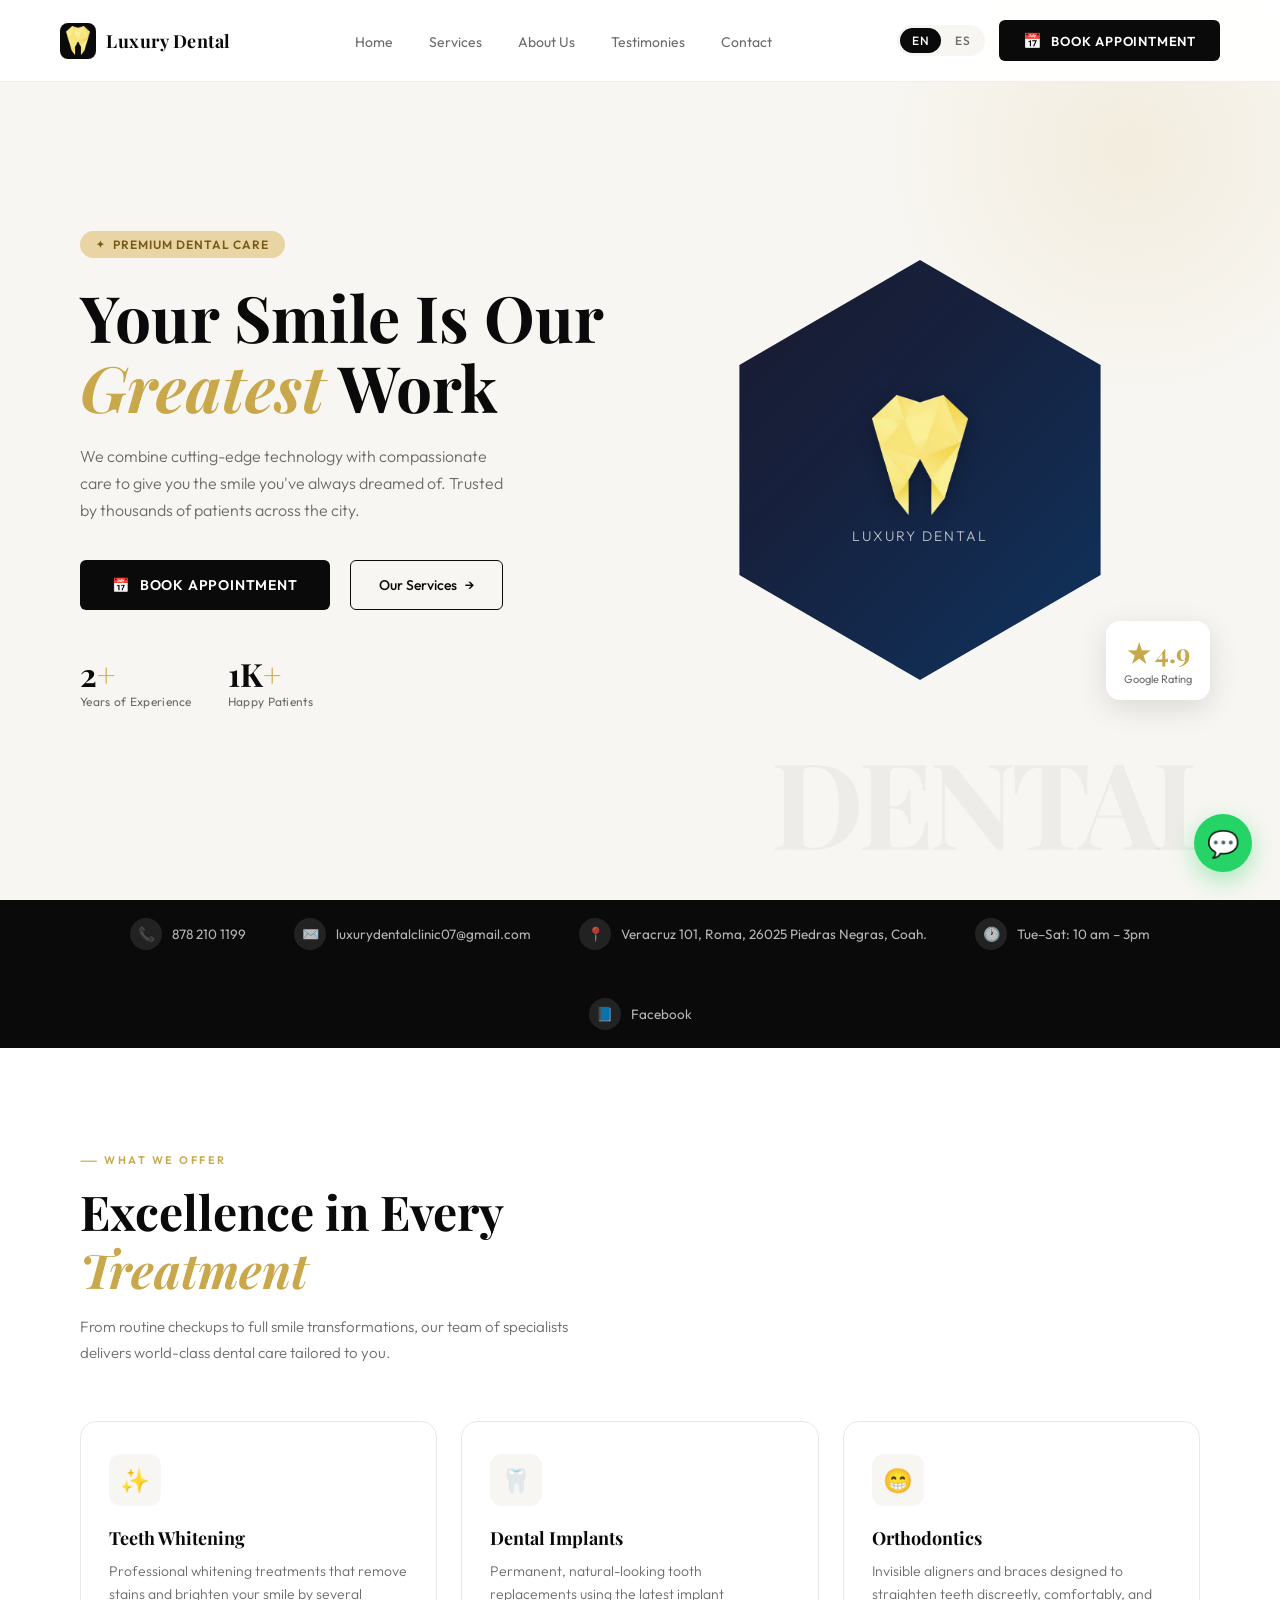
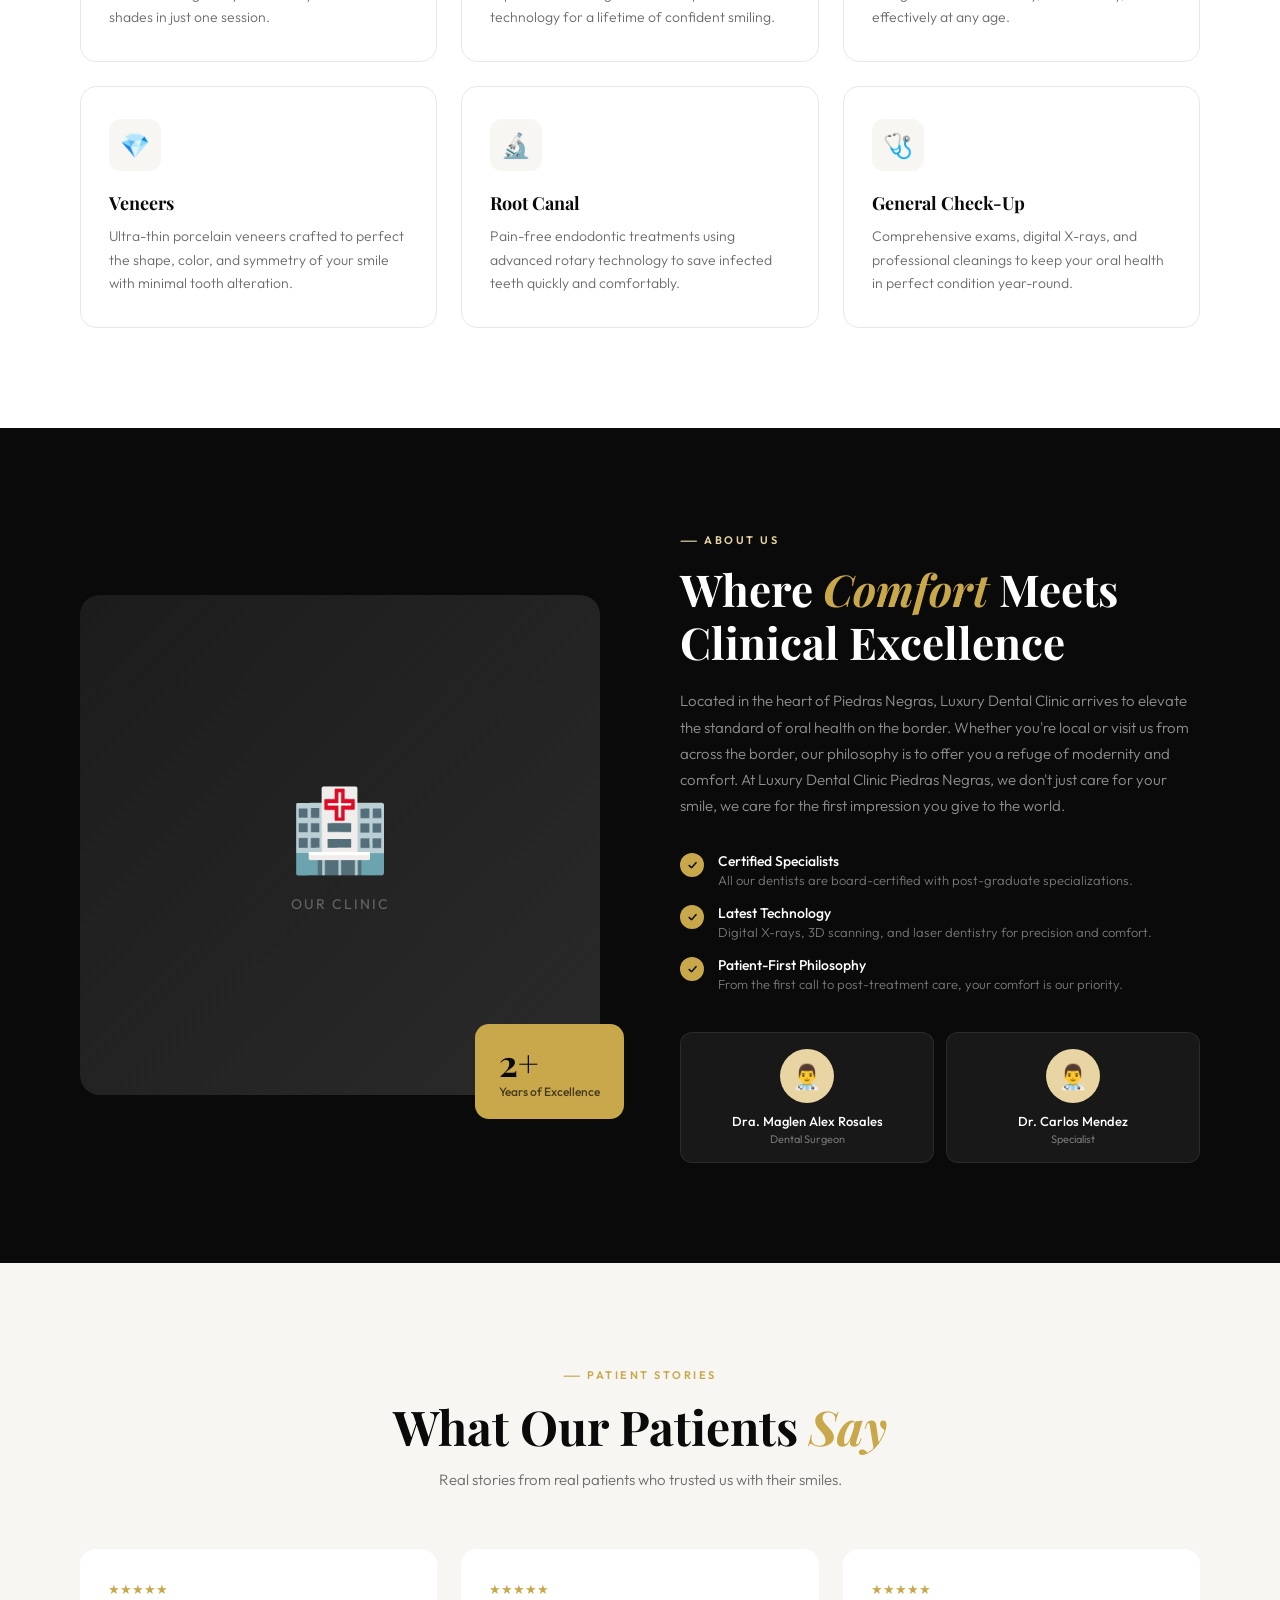
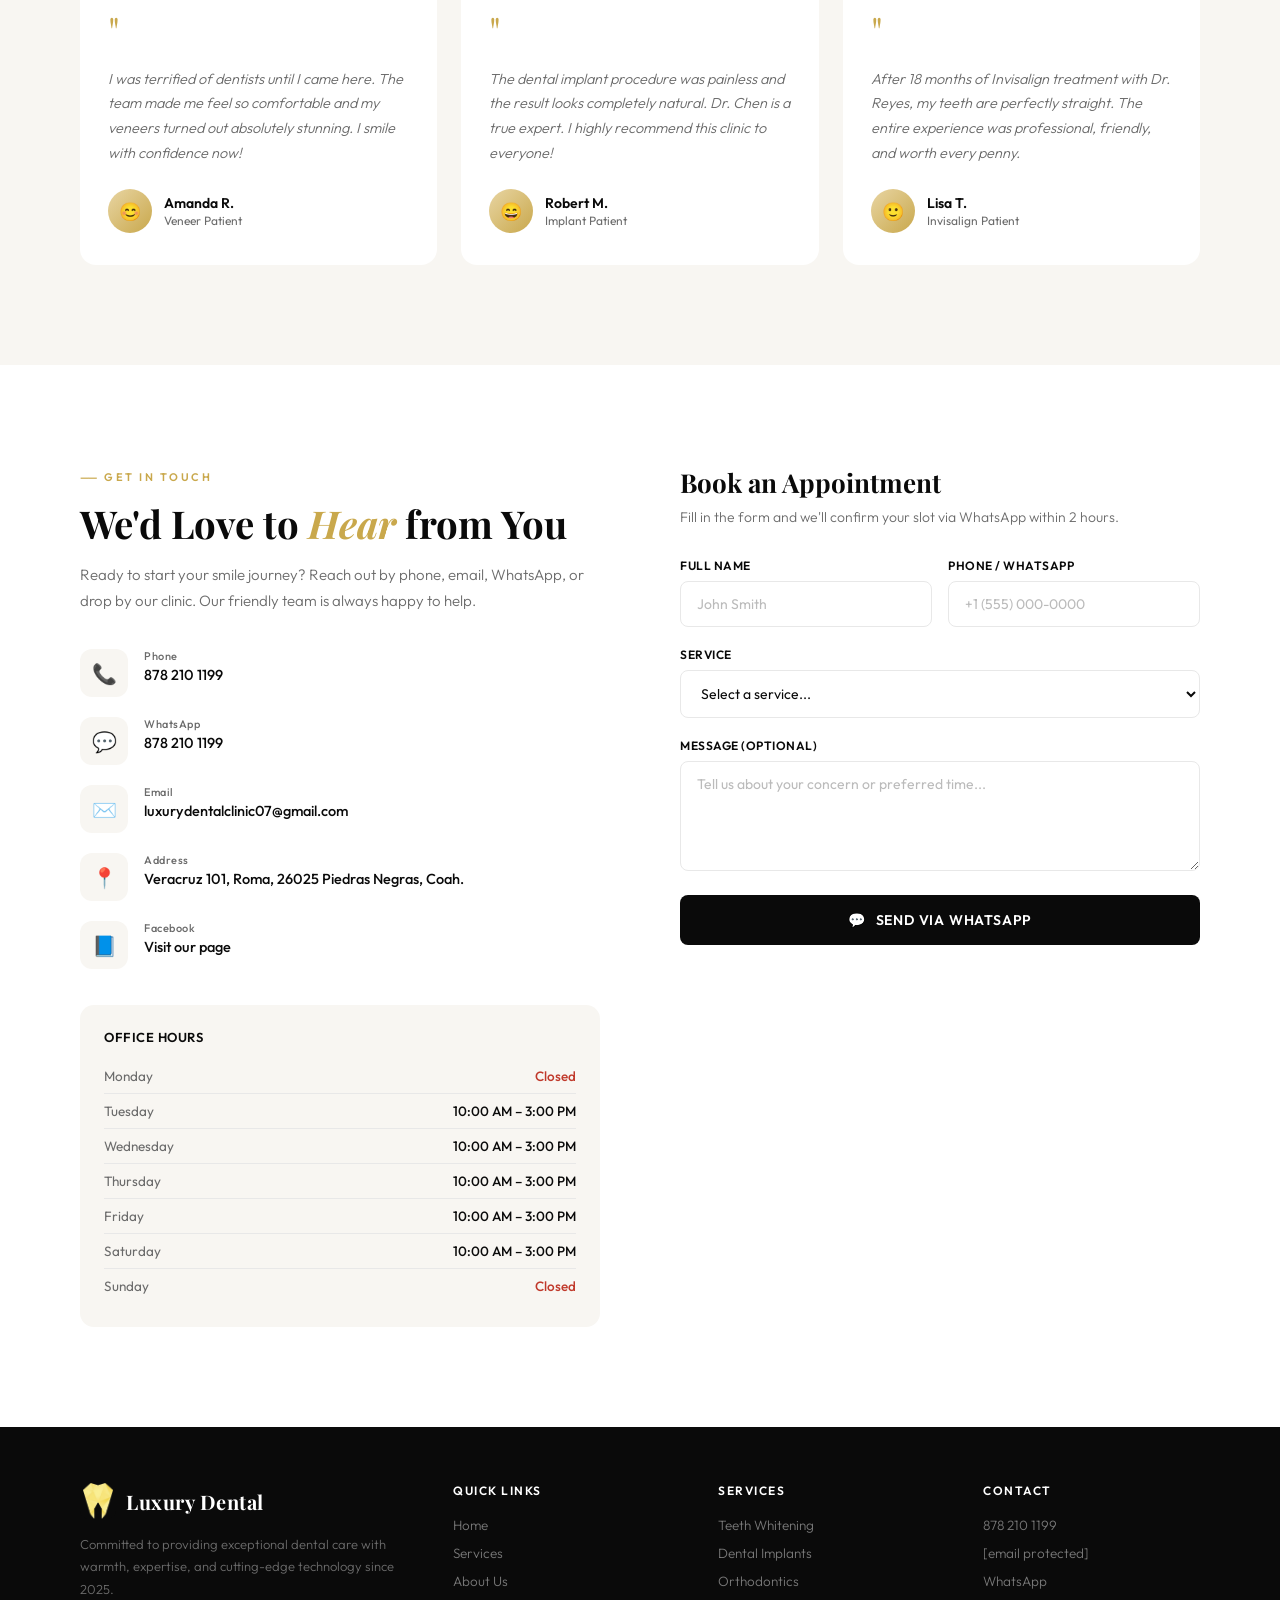
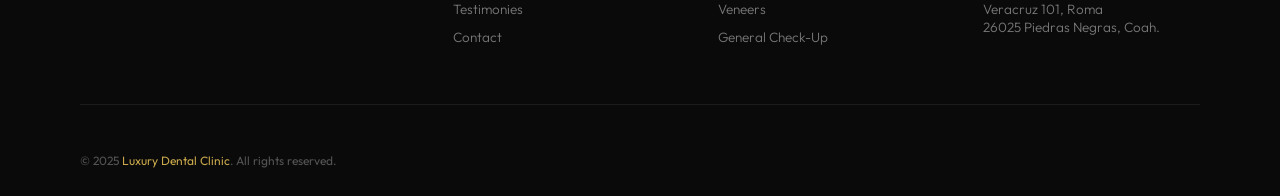
==== commit 279172a3: "Update contact email and team member name" ====
--- a/luxury-dental-clinic.html
+++ b/luxury-dental-clinic.html
@@ -106,7 +106,8 @@
   </a>
   <a class="contact-item" href="/cdn-cgi/l/email-protection#5038353c3c3f103c252825222934353e24313c7e333f3d">
     <div class="ci-icon">✉️</div>
-    <span class="__cf_email__" data-cfemail="0c64696060634c607974797e75686962786d60226f6361">maglenalex@gmail.com</span>
+    <span class="__cf_email__" data-cfemail="0c64696060634c607974797e75686962786d60226f6361">luxurydentalclinic07@gmail.com
+</span>
   </a>
   <div class="contact-item">
     <div class="ci-icon">📍</div>
@@ -209,7 +210,7 @@
     <div class="team-grid">
       <div class="team-card">
         <div class="team-avatar">👨‍⚕️</div>
-        <div class="team-name">Dr. Maglen Alex Garcia</div>
+        <div class="team-name">Dra. Maglen Alex Rosales</div>
         <div class="team-role" data-i18n="team.surgeon">Dental Surgeon</div>
       </div>
       <div class="team-card">
@@ -295,7 +296,7 @@
         <div class="cd-icon">✉️</div>
         <div>
           <div class="cd-label">Email</div>
-          <div class="cd-value">maglenalex@gmail.com</div>
+          <div class="cd-value">luxurydentalclinic07@gmail.com</div>
         </div>
       </a>
       <div class="cd-item">
